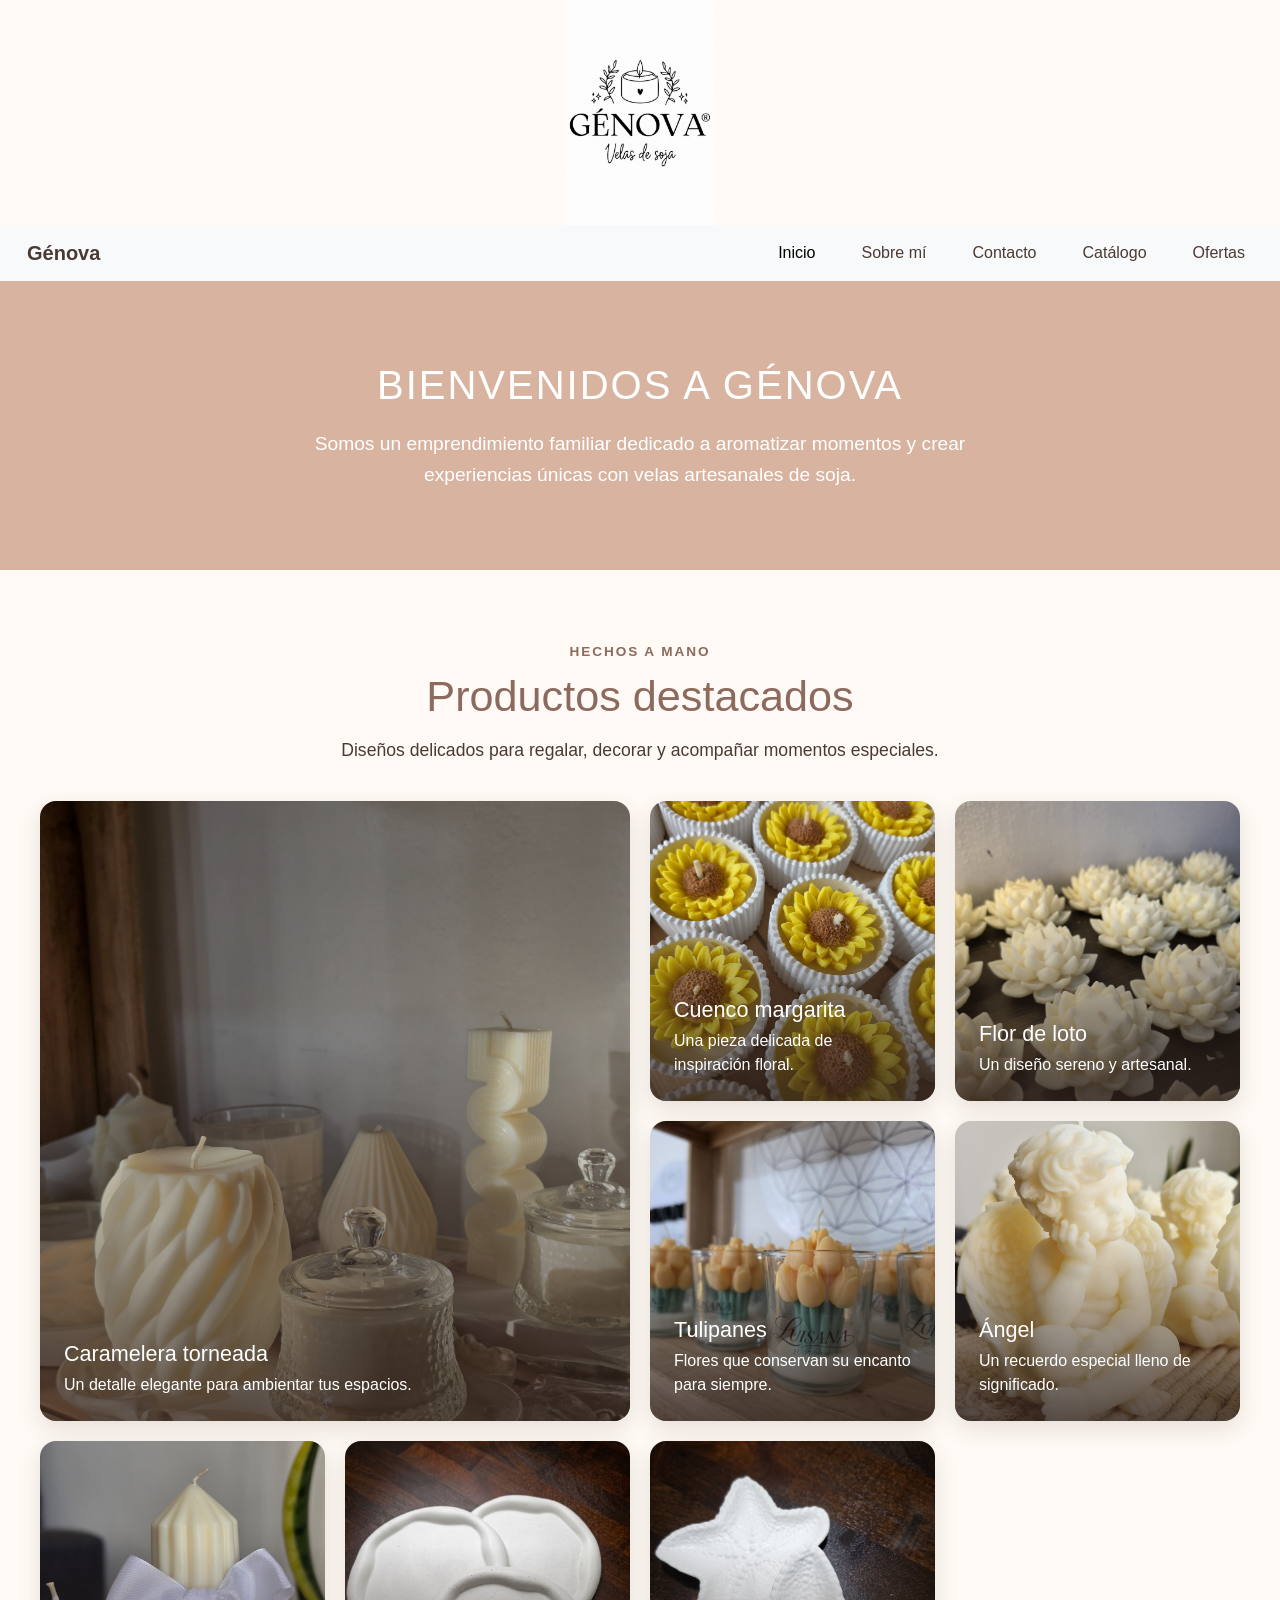
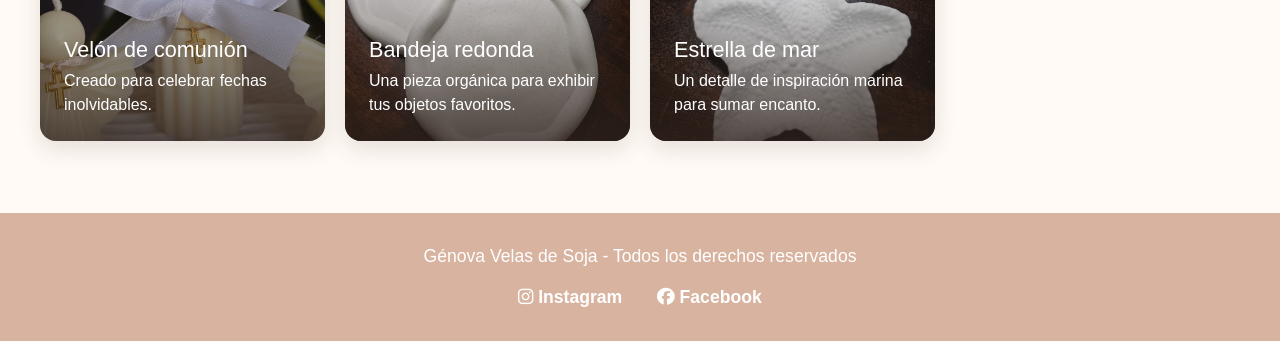
==== index.html @ bd3593bc "Corrijo estructura, muevo archivos a la raíz" ====
<!DOCTYPE html>
<html lang="es">

<head>
  <meta charset="UTF-8">
  <meta name="viewport" content="width=device-width, initial-scale=1.0">
  <meta name="description" content="Génova crea velas artesanales de soja y objetos decorativos para aromatizar tus momentos especiales.">
  <title>Génova | Velas de Soja</title>

  <!-- Bootstrap -->
  <link href="https://cdn.jsdelivr.net/npm/bootstrap@5.3.8/dist/css/bootstrap.min.css" rel="stylesheet">

  <!-- Font Awesome -->
  <link rel="stylesheet" href="https://cdnjs.cloudflare.com/ajax/libs/font-awesome/6.5.2/css/all.min.css">

  <!-- CSS personalizado -->
  <link rel="stylesheet" href="./assets/style.css">

  <!-- Favicons -->
  <link rel="apple-touch-icon" sizes="180x180" href="./icons/apple-touch-icon.png">
  <link rel="icon" type="image/png" sizes="32x32" href="./icons/favicon-32x32.png">
  <link rel="icon" type="image/png" sizes="16x16" href="./icons/favicon-16x16.png">
  <link rel="manifest" href="./icons/site.webmanifest">
</head>

<body>

  <!-- Header -->
  <header>
    <img class="logo" src="img/logo_genova.png" alt="Logo de Génova Velas de Soja">
  </header>

  <!-- Navbar -->
  <nav class="navbar navbar-expand-lg bg-body-tertiary">
    <div class="container-fluid">

      <a class="navbar-brand" href="index.html">Génova</a>

      <button class="navbar-toggler" type="button" data-bs-toggle="collapse" data-bs-target="#navbarSupportedContent"
        aria-controls="navbarSupportedContent" aria-expanded="false" aria-label="Abrir menú">

        <span class="navbar-toggler-icon"></span>
      </button>

      <div class="collapse navbar-collapse" id="navbarSupportedContent">
        <ul class="navbar-nav ms-auto mb-2 mb-lg-0">

          <li class="nav-item">
            <a class="nav-link active" href="index.html">Inicio</a>
          </li>

          <li class="nav-item">
            <a class="nav-link" href="pages1.html/sobreMi.html">Sobre mí</a>
          </li>

          <li class="nav-item">
            <a class="nav-link" href="pages1.html/contacto.html">Contacto</a>
          </li>

          <li class="nav-item">
            <a class="nav-link" href="pages1.html/catalogo.html">Catálogo</a>
          </li>

          <li class="nav-item">
            <a class="nav-link" href="pages1.html/ofertas.html">Ofertas</a>
          </li>

        </ul>
      </div>
    </div>
  </nav>

  <main>

    <!-- Hero -->
    <section class="hero">
      <h1>Bienvenidos a Génova</h1>
      <p>
        Somos un emprendimiento familiar dedicado a aromatizar momentos y
        crear experiencias únicas con velas artesanales de soja.
      </p>
    </section>

    <section class="destacados" aria-labelledby="titulo-destacados">
      <div class="destacados__encabezado">
        <p class="destacados__eyebrow">Hechos a mano</p>
        <h2 id="titulo-destacados">Productos destacados</h2>
        <p>Diseños delicados para regalar, decorar y acompañar momentos especiales.</p>
      </div>

      <div class="grid-destacados">
        <article class="destacado-card destacado-card--principal">
          <img src="img/carameleraTorneada.jpg" alt="Vela de yeso en caramelera torneada" loading="lazy">
          <div>
            <h3>Caramelera torneada</h3>
            <p>Un detalle elegante para ambientar tus espacios.</p>
          </div>
        </article>
        <article class="destacado-card">
          <img src="img/cuenco-margarita.jpg" alt="Cuenco de yeso con diseño de margarita" loading="lazy">
          <div>
            <h3>Cuenco margarita</h3>
            <p>Una pieza delicada de inspiración floral.</p>
          </div>
        </article>
        <article class="destacado-card">
          <img src="img/flor_de_loto.jpg" alt="Flor de loto de yeso" loading="lazy">
          <div>
            <h3>Flor de loto</h3>
            <p>Un diseño sereno y artesanal.</p>
          </div>
        </article>
        <article class="destacado-card">
          <img src="img/tulipanes.jpg" alt="Velas de yeso con forma de tulipanes" loading="lazy">
          <div>
            <h3>Tulipanes</h3>
            <p>Flores que conservan su encanto para siempre.</p>
          </div>
        </article>
        <article class="destacado-card">
          <img src="img/vela-angel.jpg" alt="Vela de yeso con forma de ángel" loading="lazy">
          <div>
            <h3>Ángel</h3>
            <p>Un recuerdo especial lleno de significado.</p>
          </div>
        </article>
        <article class="destacado-card">
          <img src="img/velon_comunion.jpg" alt="Velón de yeso para comunión" loading="lazy">
          <div>
            <h3>Velón de comunión</h3>
            <p>Creado para celebrar fechas inolvidables.</p>
          </div>
        </article>
        <article class="destacado-card">
          <img src="img/bandeja_redonda.jpeg" alt="Bandejas redondas de yeso" loading="lazy">
          <div>
            <h3>Bandeja redonda</h3>
            <p>Una pieza orgánica para exhibir tus objetos favoritos.</p>
          </div>
        </article>
        <article class="destacado-card">
          <img src="img/estrella_de_mar.jpeg" alt="Estrellas de mar de yeso" loading="lazy">
          <div>
            <h3>Estrella de mar</h3>
            <p>Un detalle de inspiración marina para sumar encanto.</p>
          </div>
        </article>
      </div>
    </section>

  </main>

  <!-- Footer -->
  <footer>
    <div class="footerRedes">

      <p>Génova Velas de Soja - Todos los derechos reservados</p>

      <a href="https://www.instagram.com/genova.velasdesoja" target="_blank" rel="noopener noreferrer">
        <i class="fa-brands fa-instagram"></i> Instagram
      </a>

      <a href="https://www.facebook.com/GenovaVelasdeSoja" target="_blank" rel="noopener noreferrer">
        <i class="fa-brands fa-facebook"></i> Facebook
      </a>

    </div>
  </footer>

  <!-- Bootstrap -->
  <script src="https://cdn.jsdelivr.net/npm/bootstrap@5.3.8/dist/js/bootstrap.bundle.min.js"></script>

</body>

</html>
---- assets/style.css ----
* {
  margin: 0;
  padding: 0;
  box-sizing: border-box;
}

body {
  font-family: Arial, Helvetica, sans-serif;
  line-height: 1.5;
  background-color: #fffaf5;
  color: #4b3a33;
}

img {
  max-width: 100%;
  height: auto;
  display: block;
}

p {
  margin-bottom: 15px;
  font-size: 1.1rem;
}

.catalogo .producto {
  overflow: hidden;
  background-color: #fff;
  border-radius: 14px;
  box-shadow: 0 6px 18px rgba(75, 58, 51, 0.12);
}

.navbar {
  background-color: #d8b4a0;
}
.navbar .navbar-brand,
.navbar .nav-link {
  color: #4b3a33;
}
.navbar a:hover {
  background-color: rgb(201.1567164179, 151.4552238806, 123.8432835821);
}

.footerRedes {
  text-align: center;
  padding: 30px;
  background-color: #d8b4a0;
  color: #fff;
}

a {
  display: inline-block;
  color: #fff;
  margin: 0 15px;
  text-decoration: none;
  font-weight: 600;
  font-size: 1.1rem;
  transition: all 0.3s ease;
}
a:hover {
  color: hsl(30, 100%, 100.0392156863%);
  transform: scale(1.05);
}

.grid-productos {
  display: grid;
  grid-template-columns: repeat(auto-fit, minmax(250px, 1fr));
  gap: 24px;
}

.catalogo {
  padding-top: 48px;
  padding-bottom: 64px;
}

.catalogo__encabezado {
  max-width: 680px;
  margin: 0 auto 36px;
  text-align: center;
}
.catalogo__encabezado h1 {
  color: #8c6a5d;
  font-size: clamp(2rem, 5vw, 3rem);
  margin-bottom: 12px;
}
.catalogo__encabezado p {
  margin-bottom: 0;
}

.catalogo .producto {
  display: flex;
  flex-direction: column;
  transition: transform 0.25s ease;
  transition: transform 0.25s ease, box-shadow 0.25s ease;
}
.catalogo .producto:hover {
  transform: translateY(-5px);
  box-shadow: 0 10px 24px rgba(75, 58, 51, 0.18);
}
.catalogo .producto img {
  width: 100%;
  aspect-ratio: 4/3;
  height: auto;
  object-fit: cover;
}

.producto__contenido {
  display: flex;
  flex-direction: column;
  flex: 1;
  padding: 20px;
}
.producto__contenido h2 {
  color: #8c6a5d;
  font-size: 1.25rem;
  margin-bottom: 10px;
}
.producto__contenido p {
  margin: 0;
  font-size: 1rem;
}

.contacto .btn-primary {
  background-color: #d8b4a0;
  border-color: #d8b4a0;
}
.contacto .btn-primary:hover {
  background-color: rgb(201.1567164179, 151.4552238806, 123.8432835821);
  border-color: rgb(201.1567164179, 151.4552238806, 123.8432835821);
}

.logo {
  max-width: 150px;
  height: auto;
  display: block;
  margin: 0 auto;
}

.carousel-item img {
  width: 100%;
  max-height: 400px;
  object-fit: cover;
}

.sobre-mi {
  background-color: #d8b4a0;
  color: #8c6a5d;
  font-family: Arial, Helvetica, sans-serif;
  text-align: center;
  padding: 40px 20px;
}
.sobre-mi h1 {
  font-size: 2rem;
  margin-bottom: 20px;
  text-transform: uppercase;
  letter-spacing: 2px;
}
.sobre-mi p {
  margin-bottom: 12px;
  line-height: 1.6;
  font-size: 1rem;
}
.sobre-mi .pareja {
  max-width: 300px;
  width: 100%;
  height: auto;
  border-radius: 10px;
  display: block;
  margin: 20px auto;
  box-shadow: 0 4px 12px rgba(0, 0, 0, 0.2);
}

#carouselExample .carousel-inner {
  height: 500px;
}
#carouselExample .carousel-item img {
  height: 100%;
  width: 100%;
  object-fit: cover;
}

.hero {
  background-color: #d8b4a0;
  padding: 80px 20px;
  text-align: center;
  color: #fff;
}
.hero h1 {
  font-size: 2.5rem;
  margin-bottom: 20px;
  text-transform: uppercase;
  letter-spacing: 2px;
}
.hero p {
  font-size: 1.2rem;
  max-width: 700px;
  margin: 0 auto;
  line-height: 1.6;
}

.destacados {
  background-color: #fffaf5;
  padding: 72px 20px;
}
.destacados h2 {
  margin-bottom: 14px;
  color: #8c6a5d;
  font-size: clamp(2rem, 4vw, 2.7rem);
}

.destacados__encabezado {
  max-width: 660px;
  margin: 0 auto 38px;
  text-align: center;
}
.destacados__encabezado > p:last-child {
  margin-bottom: 0;
}

.destacados__eyebrow {
  margin-bottom: 8px;
  color: #8c6a5d;
  font-size: 0.85rem;
  font-weight: 700;
  letter-spacing: 0.14em;
  text-transform: uppercase;
}

.grid-destacados {
  display: grid;
  grid-template-columns: repeat(4, minmax(0, 1fr));
  grid-auto-flow: dense;
  gap: 20px;
  max-width: 1200px;
  margin: 0 auto;
}

.destacado-card {
  position: relative;
  min-height: 300px;
  overflow: hidden;
  background-color: #fff;
  border-radius: 16px;
  box-shadow: 0 8px 22px rgba(75, 58, 51, 0.14);
}
.destacado-card--principal {
  grid-column: span 2;
  grid-row: span 2;
  min-height: 620px;
}
.destacado-card img {
  position: absolute;
  inset: 0;
  width: 100%;
  height: 100%;
  object-fit: cover;
  transition: transform 0.35s ease;
}
.destacado-card::after {
  position: absolute;
  inset: 0;
  background: linear-gradient(180deg, transparent 35%, rgba(48, 35, 29, 0.78));
  content: "";
}
.destacado-card > div {
  position: absolute;
  z-index: 1;
  right: 0;
  bottom: 0;
  left: 0;
  padding: 24px;
  color: #fff;
}
.destacado-card h3 {
  margin-bottom: 6px;
  font-size: 1.35rem;
}
.destacado-card p {
  margin: 0;
  font-size: 1rem;
}
.destacado-card:hover img {
  transform: scale(1.06);
}

@media (max-width: 900px) {
  .grid-destacados {
    grid-template-columns: repeat(2, minmax(0, 1fr));
  }
  .destacado-card--principal {
    min-height: 500px;
  }
}
@media (max-width: 768px) {
  #carouselExample .carousel-inner {
    height: 300px;
  }
  #carouselExample .carousel-item img {
    object-fit: contain;
  }
  .catalogo {
    padding-top: 32px;
    padding-bottom: 40px;
  }
  .grid-productos {
    grid-template-columns: 1fr;
    gap: 18px;
  }
}
@media (max-width: 560px) {
  .destacados {
    padding: 48px 16px;
  }
  .grid-destacados {
    grid-template-columns: 1fr;
    gap: 16px;
  }
  .destacado-card,
  .destacado-card--principal {
    grid-column: auto;
    grid-row: auto;
    min-height: 360px;
  }
}
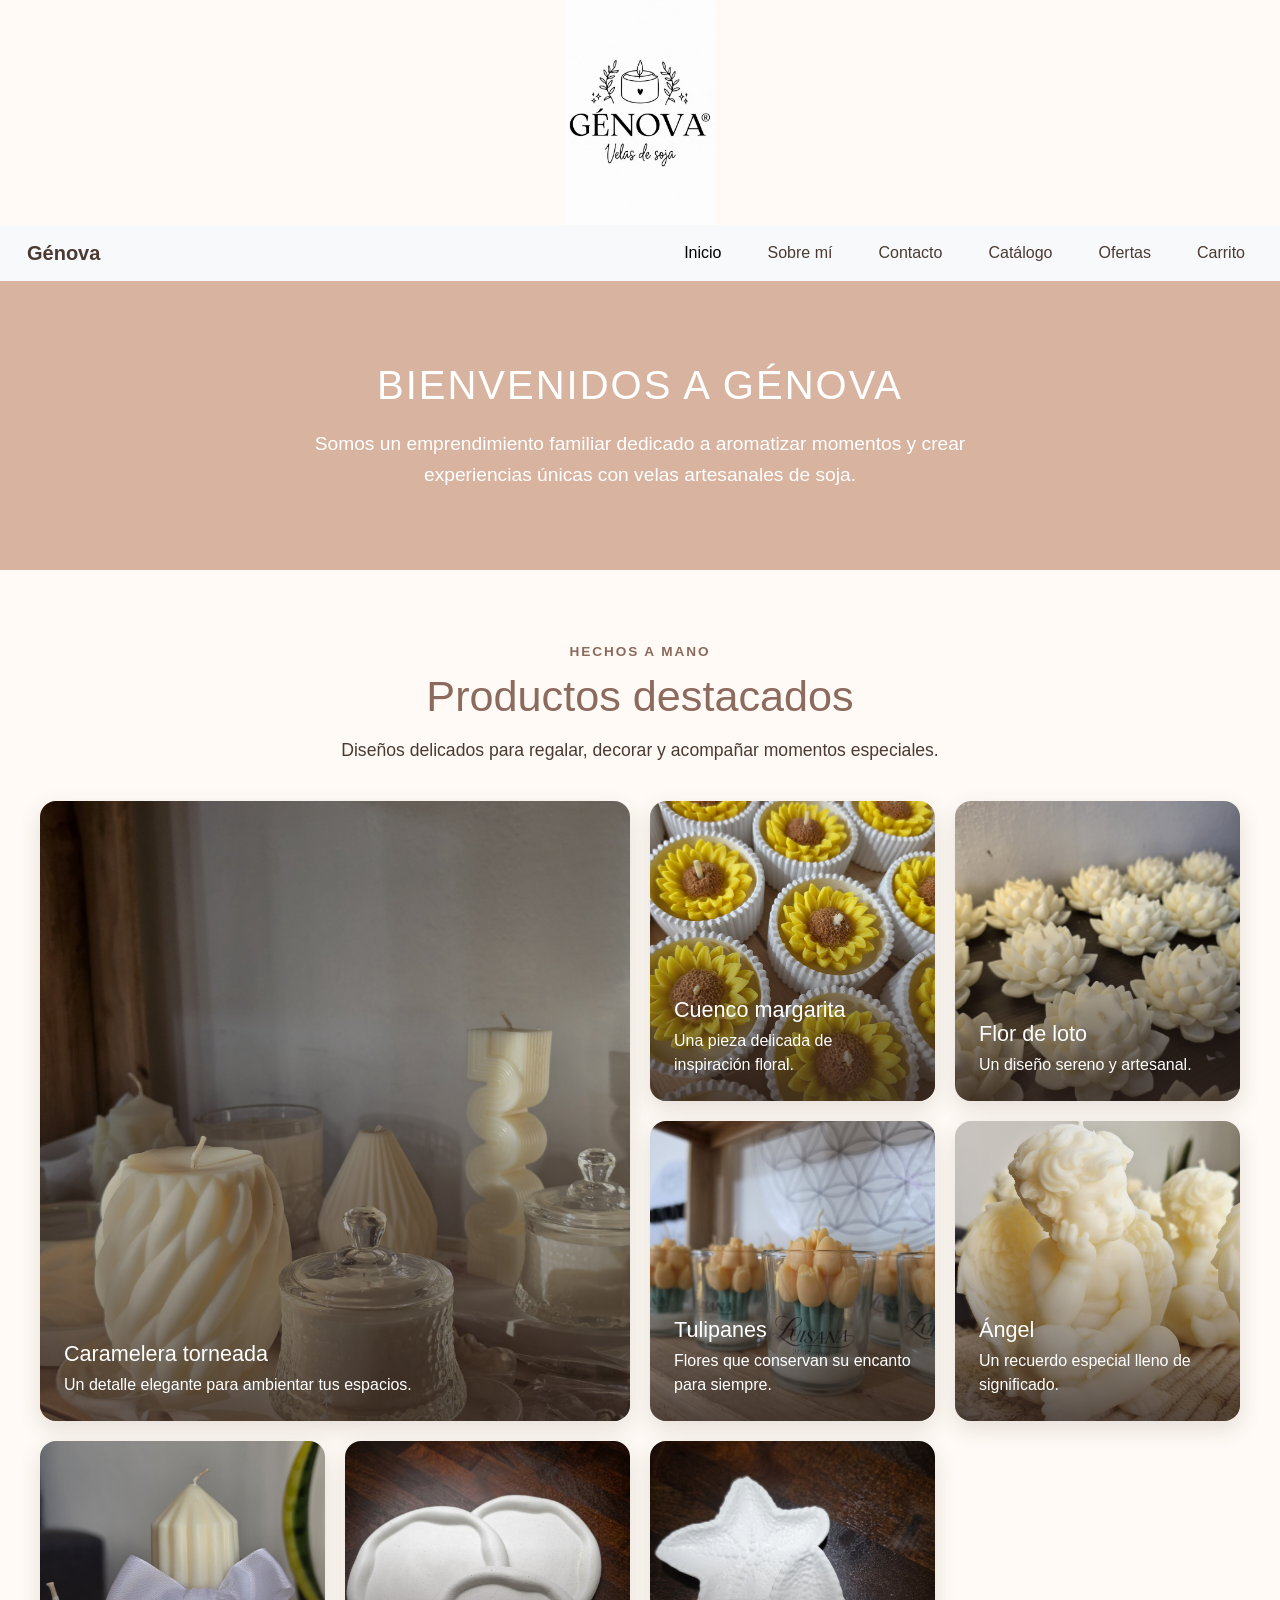
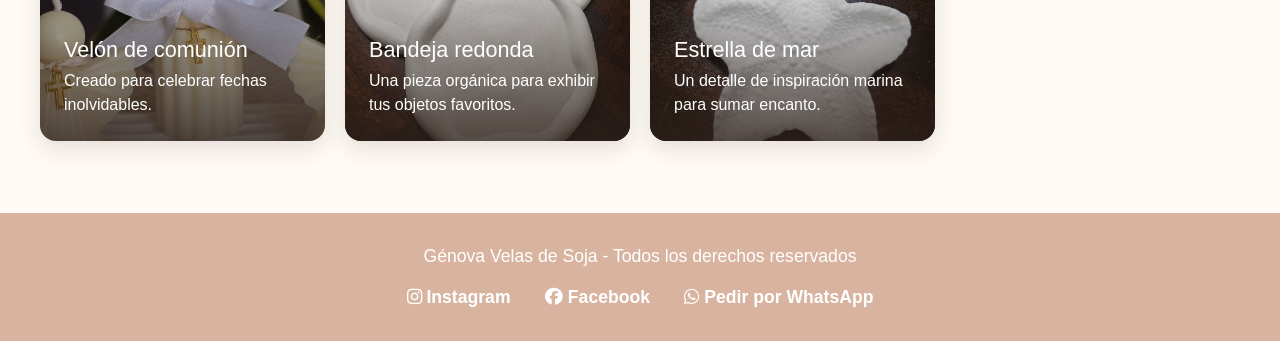
==== commit fa5c2e55: "agregue el carrito, falta agregar productos" ====
--- a/index.html
+++ b/index.html
@@ -4,33 +4,46 @@
 <head>
   <meta charset="UTF-8">
   <meta name="viewport" content="width=device-width, initial-scale=1.0">
-  <meta name="description" content="Génova crea velas artesanales de soja y objetos decorativos para aromatizar tus momentos especiales.">
+  <meta name="description"
+    content="Génova crea velas artesanales de soja y objetos decorativos para aromatizar tus momentos especiales.">
+  <meta name="robots" content="index, follow">
+  <meta name="author" content="Génova Velas de Soja">
+  <meta name="theme-color" content="#d8b4a0">
+  <link rel="canonical" href="https://genova-velas-de-soja.netlify.app/">
+  <meta property="og:type" content="website">
+  <meta property="og:locale" content="es_AR">
+  <meta property="og:title" content="Génova | Velas de Soja">
+  <meta property="og:description"
+    content="Velas artesanales de soja y objetos decorativos para aromatizar tus momentos especiales.">
+  <meta property="og:url" content="https://genova-velas-de-soja.netlify.app/">
+  <meta property="og:image" content="https://genova-velas-de-soja.netlify.app/img/logo_genova.png">
+  <meta name="twitter:card" content="summary_large_image">
   <title>Génova | Velas de Soja</title>
 
-  <!-- Bootstrap -->
+
   <link href="https://cdn.jsdelivr.net/npm/bootstrap@5.3.8/dist/css/bootstrap.min.css" rel="stylesheet">
 
-  <!-- Font Awesome -->
+
   <link rel="stylesheet" href="https://cdnjs.cloudflare.com/ajax/libs/font-awesome/6.5.2/css/all.min.css">
 
-  <!-- CSS personalizado -->
+
   <link rel="stylesheet" href="./assets/style.css">
 
-  <!-- Favicons -->
   <link rel="apple-touch-icon" sizes="180x180" href="./icons/apple-touch-icon.png">
   <link rel="icon" type="image/png" sizes="32x32" href="./icons/favicon-32x32.png">
   <link rel="icon" type="image/png" sizes="16x16" href="./icons/favicon-16x16.png">
   <link rel="manifest" href="./icons/site.webmanifest">
+  <link rel="stylesheet" href="https://cdnjs.cloudflare.com/ajax/libs/font-awesome/6.5.2/css/all.min.css">
+
 </head>
 
 <body>
 
-  <!-- Header -->
   <header>
     <img class="logo" src="img/logo_genova.png" alt="Logo de Génova Velas de Soja">
   </header>
 
-  <!-- Navbar -->
+
   <nav class="navbar navbar-expand-lg bg-body-tertiary">
     <div class="container-fluid">
 
@@ -64,6 +77,11 @@
           <li class="nav-item">
             <a class="nav-link" href="pages1.html/ofertas.html">Ofertas</a>
           </li>
+          <li class="nav-item">
+            <a class="nav-link" href="pages1.html/carrito.html">Carrito</a>
+          </li>
+
+
 
         </ul>
       </div>
@@ -72,7 +90,7 @@
 
   <main>
 
-    <!-- Hero -->
+
     <section class="hero">
       <h1>Bienvenidos a Génova</h1>
       <p>
@@ -150,7 +168,7 @@
 
   </main>
 
-  <!-- Footer -->
+
   <footer>
     <div class="footerRedes">
 
@@ -163,13 +181,19 @@
       <a href="https://www.facebook.com/GenovaVelasdeSoja" target="_blank" rel="noopener noreferrer">
         <i class="fa-brands fa-facebook"></i> Facebook
       </a>
+      <a href="https://wa.me/5492617066927?text=Hola%20vengo%20de%20la%20web,%20quiero%20hacer%20un%20pedido"
+        target="_blank">
+        <i class="fa-brands fa-whatsapp"></i> Pedir por
+        WhatsApp
+      </a>
+
 
     </div>
   </footer>
 
-  <!-- Bootstrap -->
+
   <script src="https://cdn.jsdelivr.net/npm/bootstrap@5.3.8/dist/js/bootstrap.bundle.min.js"></script>
 
 </body>
 
-</html>
+</html>
--- a/assets/style.css
+++ b/assets/style.css
@@ -321,3 +321,58 @@
     min-height: 360px;
   }
 }
+.carrito {
+  max-width: 600px;
+  margin: 40px auto;
+  background-color: #fff;
+  padding: 25px;
+  border-radius: 12px;
+  box-shadow: 0 6px 20px rgba(0, 0, 0, 0.15);
+}
+
+.carrito h3 {
+  font-family: "Arial, sans-serif";
+  color: #d8b4a0;
+  margin-bottom: 20px;
+  text-align: center;
+  font-size: 1.8rem;
+}
+
+.carrito-item {
+  display: flex;
+  justify-content: space-between;
+  padding: 10px 0;
+  border-bottom: 1px solid #eee;
+}
+
+.carrito-total {
+  font-weight: bold;
+  margin-top: 20px;
+  font-size: 1.2rem;
+  text-align: right;
+}
+
+.btn-whatsapp {
+  display: flex;
+  justify-content: center;
+  align-items: center;
+  background-color: #25D366;
+  color: white;
+  padding: 12px 20px;
+  border-radius: 8px;
+  text-decoration: none;
+  font-weight: bold;
+  margin-top: 25px;
+  transition: background-color 0.3s ease;
+}
+
+.btn-whatsapp:hover {
+  background-color: #1ebe5d;
+}
+
+.btn-whatsapp i {
+  margin-right: 10px;
+  font-size: 1.4rem;
+}
+
+/*# sourceMappingURL=style.css.map */
